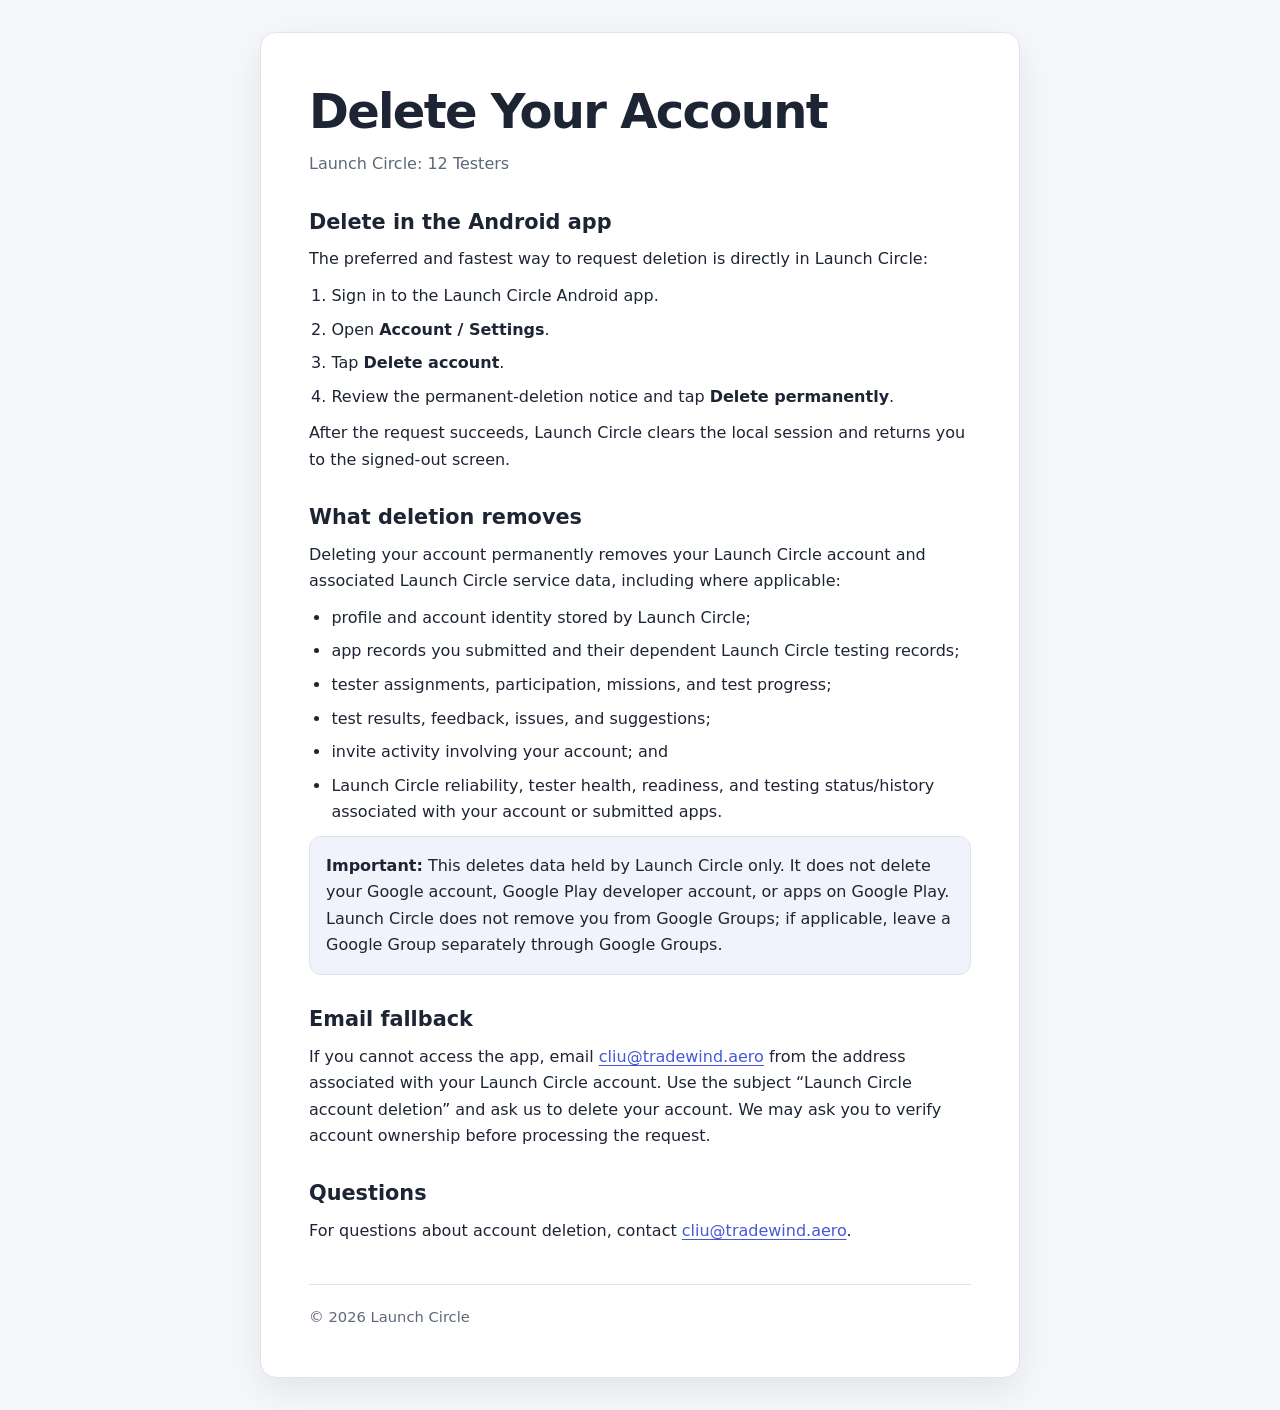
==== delete-account.html @ dfbf96ae "Add account deletion support" ====
<!doctype html><html lang="en"><head><meta charset="utf-8"><meta name="viewport" content="width=device-width,initial-scale=1"><meta name="color-scheme" content="light dark"><meta name="description" content="How to delete a Launch Circle: 12 Testers account and associated data."><title>Delete Your Account | Launch Circle: 12 Testers</title><style>:root{color-scheme:light dark;--bg:#f6f7fb;--card:#fff;--text:#1d2433;--muted:#5f6878;--accent:#4758d6;--border:#dfe3eb}@media(prefers-color-scheme:dark){:root{--bg:#11141b;--card:#1a1f29;--text:#edf0f7;--muted:#b5bdca;--accent:#9da8ff;--border:#343b49}}*{box-sizing:border-box}body{margin:0;background:var(--bg);color:var(--text);font:1rem/1.65 system-ui,-apple-system,BlinkMacSystemFont,"Segoe UI",sans-serif}main{width:min(100% - 2rem,760px);margin:2rem auto;padding:clamp(1.25rem,4vw,3rem);background:var(--card);border:1px solid var(--border);border-radius:1rem;box-shadow:0 12px 36px rgb(0 0 0 / 8%)}h1,h2{line-height:1.25}h1{margin:0 0 .35rem;font-size:clamp(2rem,8vw,3rem);letter-spacing:-.035em}h2{margin:2rem 0 .5rem;font-size:1.3rem}p,ol,ul{margin:.65rem 0}ol,ul{padding-left:1.4rem}li+li{margin-top:.45rem}a{color:var(--accent);text-underline-offset:.18em}.subtitle,footer{color:var(--muted)}.notice{padding:1rem;border:1px solid var(--border);border-radius:.75rem;background:color-mix(in srgb,var(--accent) 8%,var(--card))}footer{margin-top:2.5rem;padding-top:1.25rem;border-top:1px solid var(--border);font-size:.92rem}@media(max-width:520px){main{width:100%;margin:0;min-height:100vh;border:0;border-radius:0;box-shadow:none}}</style></head><body><main><header><h1>Delete Your Account</h1><p class="subtitle">Launch Circle: 12 Testers</p></header><h2>Delete in the Android app</h2><p>The preferred and fastest way to request deletion is directly in Launch Circle:</p><ol><li>Sign in to the Launch Circle Android app.</li><li>Open <strong>Account / Settings</strong>.</li><li>Tap <strong>Delete account</strong>.</li><li>Review the permanent-deletion notice and tap <strong>Delete permanently</strong>.</li></ol><p>After the request succeeds, Launch Circle clears the local session and returns you to the signed-out screen.</p><h2>What deletion removes</h2><p>Deleting your account permanently removes your Launch Circle account and associated Launch Circle service data, including where applicable:</p><ul><li>profile and account identity stored by Launch Circle;</li><li>app records you submitted and their dependent Launch Circle testing records;</li><li>tester assignments, participation, missions, and test progress;</li><li>test results, feedback, issues, and suggestions;</li><li>invite activity involving your account; and</li><li>Launch Circle reliability, tester health, readiness, and testing status/history associated with your account or submitted apps.</li></ul><div class="notice"><strong>Important:</strong> This deletes data held by Launch Circle only. It does not delete your Google account, Google Play developer account, or apps on Google Play. Launch Circle does not remove you from Google Groups; if applicable, leave a Google Group separately through Google Groups.</div><h2>Email fallback</h2><p>If you cannot access the app, email <a href="mailto:cliu@tradewind.aero">cliu@tradewind.aero</a> from the address associated with your Launch Circle account. Use the subject “Launch Circle account deletion” and ask us to delete your account. We may ask you to verify account ownership before processing the request.</p><h2>Questions</h2><p>For questions about account deletion, contact <a href="mailto:cliu@tradewind.aero">cliu@tradewind.aero</a>.</p><footer>© 2026 Launch Circle</footer></main></body></html>
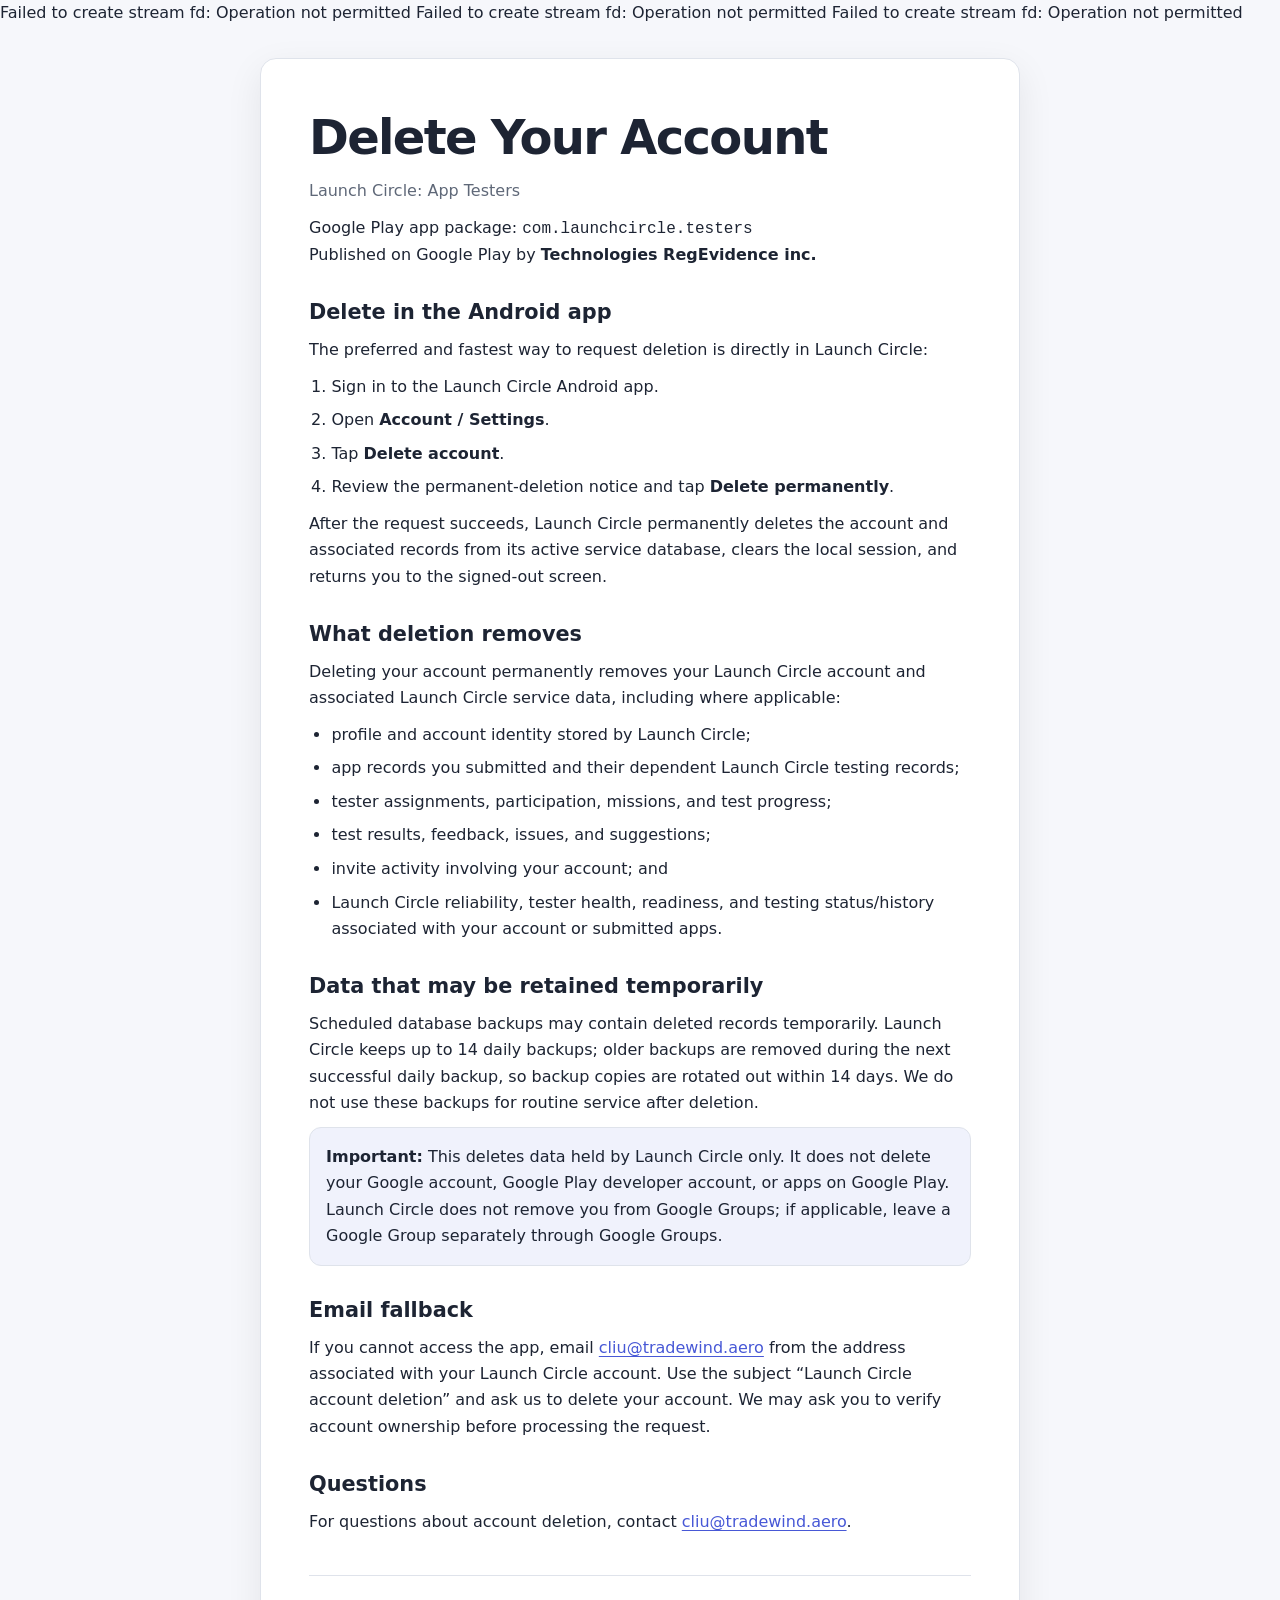
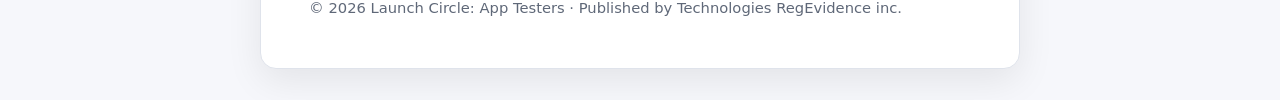
==== commit e62889eb: "Fix Launch Circle account deletion page identity and retention details" ====
--- a/delete-account.html
+++ b/delete-account.html
@@ -1 +1,4 @@
-<!doctype html><html lang="en"><head><meta charset="utf-8"><meta name="viewport" content="width=device-width,initial-scale=1"><meta name="color-scheme" content="light dark"><meta name="description" content="How to delete a Launch Circle: 12 Testers account and associated data."><title>Delete Your Account | Launch Circle: 12 Testers</title><style>:root{color-scheme:light dark;--bg:#f6f7fb;--card:#fff;--text:#1d2433;--muted:#5f6878;--accent:#4758d6;--border:#dfe3eb}@media(prefers-color-scheme:dark){:root{--bg:#11141b;--card:#1a1f29;--text:#edf0f7;--muted:#b5bdca;--accent:#9da8ff;--border:#343b49}}*{box-sizing:border-box}body{margin:0;background:var(--bg);color:var(--text);font:1rem/1.65 system-ui,-apple-system,BlinkMacSystemFont,"Segoe UI",sans-serif}main{width:min(100% - 2rem,760px);margin:2rem auto;padding:clamp(1.25rem,4vw,3rem);background:var(--card);border:1px solid var(--border);border-radius:1rem;box-shadow:0 12px 36px rgb(0 0 0 / 8%)}h1,h2{line-height:1.25}h1{margin:0 0 .35rem;font-size:clamp(2rem,8vw,3rem);letter-spacing:-.035em}h2{margin:2rem 0 .5rem;font-size:1.3rem}p,ol,ul{margin:.65rem 0}ol,ul{padding-left:1.4rem}li+li{margin-top:.45rem}a{color:var(--accent);text-underline-offset:.18em}.subtitle,footer{color:var(--muted)}.notice{padding:1rem;border:1px solid var(--border);border-radius:.75rem;background:color-mix(in srgb,var(--accent) 8%,var(--card))}footer{margin-top:2.5rem;padding-top:1.25rem;border-top:1px solid var(--border);font-size:.92rem}@media(max-width:520px){main{width:100%;margin:0;min-height:100vh;border:0;border-radius:0;box-shadow:none}}</style></head><body><main><header><h1>Delete Your Account</h1><p class="subtitle">Launch Circle: 12 Testers</p></header><h2>Delete in the Android app</h2><p>The preferred and fastest way to request deletion is directly in Launch Circle:</p><ol><li>Sign in to the Launch Circle Android app.</li><li>Open <strong>Account / Settings</strong>.</li><li>Tap <strong>Delete account</strong>.</li><li>Review the permanent-deletion notice and tap <strong>Delete permanently</strong>.</li></ol><p>After the request succeeds, Launch Circle clears the local session and returns you to the signed-out screen.</p><h2>What deletion removes</h2><p>Deleting your account permanently removes your Launch Circle account and associated Launch Circle service data, including where applicable:</p><ul><li>profile and account identity stored by Launch Circle;</li><li>app records you submitted and their dependent Launch Circle testing records;</li><li>tester assignments, participation, missions, and test progress;</li><li>test results, feedback, issues, and suggestions;</li><li>invite activity involving your account; and</li><li>Launch Circle reliability, tester health, readiness, and testing status/history associated with your account or submitted apps.</li></ul><div class="notice"><strong>Important:</strong> This deletes data held by Launch Circle only. It does not delete your Google account, Google Play developer account, or apps on Google Play. Launch Circle does not remove you from Google Groups; if applicable, leave a Google Group separately through Google Groups.</div><h2>Email fallback</h2><p>If you cannot access the app, email <a href="mailto:cliu@tradewind.aero">cliu@tradewind.aero</a> from the address associated with your Launch Circle account. Use the subject “Launch Circle account deletion” and ask us to delete your account. We may ask you to verify account ownership before processing the request.</p><h2>Questions</h2><p>For questions about account deletion, contact <a href="mailto:cliu@tradewind.aero">cliu@tradewind.aero</a>.</p><footer>© 2026 Launch Circle</footer></main></body></html>
+Failed to create stream fd: Operation not permitted
+Failed to create stream fd: Operation not permitted
+Failed to create stream fd: Operation not permitted
+<!doctype html><html lang="en"><head><meta charset="utf-8"><meta name="viewport" content="width=device-width,initial-scale=1"><meta name="color-scheme" content="light dark"><meta name="description" content="How to delete a Launch Circle: App Testers account and associated data."><title>Delete Your Account | Launch Circle: App Testers</title><style>:root{color-scheme:light dark;--bg:#f6f7fb;--card:#fff;--text:#1d2433;--muted:#5f6878;--accent:#4758d6;--border:#dfe3eb}@media(prefers-color-scheme:dark){:root{--bg:#11141b;--card:#1a1f29;--text:#edf0f7;--muted:#b5bdca;--accent:#9da8ff;--border:#343b49}}*{box-sizing:border-box}body{margin:0;background:var(--bg);color:var(--text);font:1rem/1.65 system-ui,-apple-system,BlinkMacSystemFont,"Segoe UI",sans-serif}main{width:min(100% - 2rem,760px);margin:2rem auto;padding:clamp(1.25rem,4vw,3rem);background:var(--card);border:1px solid var(--border);border-radius:1rem;box-shadow:0 12px 36px rgb(0 0 0 / 8%)}h1,h2{line-height:1.25}h1{margin:0 0 .35rem;font-size:clamp(2rem,8vw,3rem);letter-spacing:-.035em}h2{margin:2rem 0 .5rem;font-size:1.3rem}p,ol,ul{margin:.65rem 0}ol,ul{padding-left:1.4rem}li+li{margin-top:.45rem}a{color:var(--accent);text-underline-offset:.18em}.subtitle,footer{color:var(--muted)}.notice{padding:1rem;border:1px solid var(--border);border-radius:.75rem;background:color-mix(in srgb,var(--accent) 8%,var(--card))}footer{margin-top:2.5rem;padding-top:1.25rem;border-top:1px solid var(--border);font-size:.92rem}@media(max-width:520px){main{width:100%;margin:0;min-height:100vh;border:0;border-radius:0;box-shadow:none}}</style></head><body><main><header><h1>Delete Your Account</h1><p class="subtitle">Launch Circle: App Testers</p><p>Google Play app package: <code>com.launchcircle.testers</code><br>Published on Google Play by <strong>Technologies RegEvidence inc.</strong></p></header><h2>Delete in the Android app</h2><p>The preferred and fastest way to request deletion is directly in Launch Circle:</p><ol><li>Sign in to the Launch Circle Android app.</li><li>Open <strong>Account / Settings</strong>.</li><li>Tap <strong>Delete account</strong>.</li><li>Review the permanent-deletion notice and tap <strong>Delete permanently</strong>.</li></ol><p>After the request succeeds, Launch Circle permanently deletes the account and associated records from its active service database, clears the local session, and returns you to the signed-out screen.</p><h2>What deletion removes</h2><p>Deleting your account permanently removes your Launch Circle account and associated Launch Circle service data, including where applicable:</p><ul><li>profile and account identity stored by Launch Circle;</li><li>app records you submitted and their dependent Launch Circle testing records;</li><li>tester assignments, participation, missions, and test progress;</li><li>test results, feedback, issues, and suggestions;</li><li>invite activity involving your account; and</li><li>Launch Circle reliability, tester health, readiness, and testing status/history associated with your account or submitted apps.</li></ul><h2>Data that may be retained temporarily</h2><p>Scheduled database backups may contain deleted records temporarily. Launch Circle keeps up to 14 daily backups; older backups are removed during the next successful daily backup, so backup copies are rotated out within 14 days. We do not use these backups for routine service after deletion.</p><div class="notice"><strong>Important:</strong> This deletes data held by Launch Circle only. It does not delete your Google account, Google Play developer account, or apps on Google Play. Launch Circle does not remove you from Google Groups; if applicable, leave a Google Group separately through Google Groups.</div><h2>Email fallback</h2><p>If you cannot access the app, email <a href="mailto:cliu@tradewind.aero">cliu@tradewind.aero</a> from the address associated with your Launch Circle account. Use the subject “Launch Circle account deletion” and ask us to delete your account. We may ask you to verify account ownership before processing the request.</p><h2>Questions</h2><p>For questions about account deletion, contact <a href="mailto:cliu@tradewind.aero">cliu@tradewind.aero</a>.</p><footer>© 2026 Launch Circle: App Testers · Published by Technologies RegEvidence inc.</footer></main></body></html>
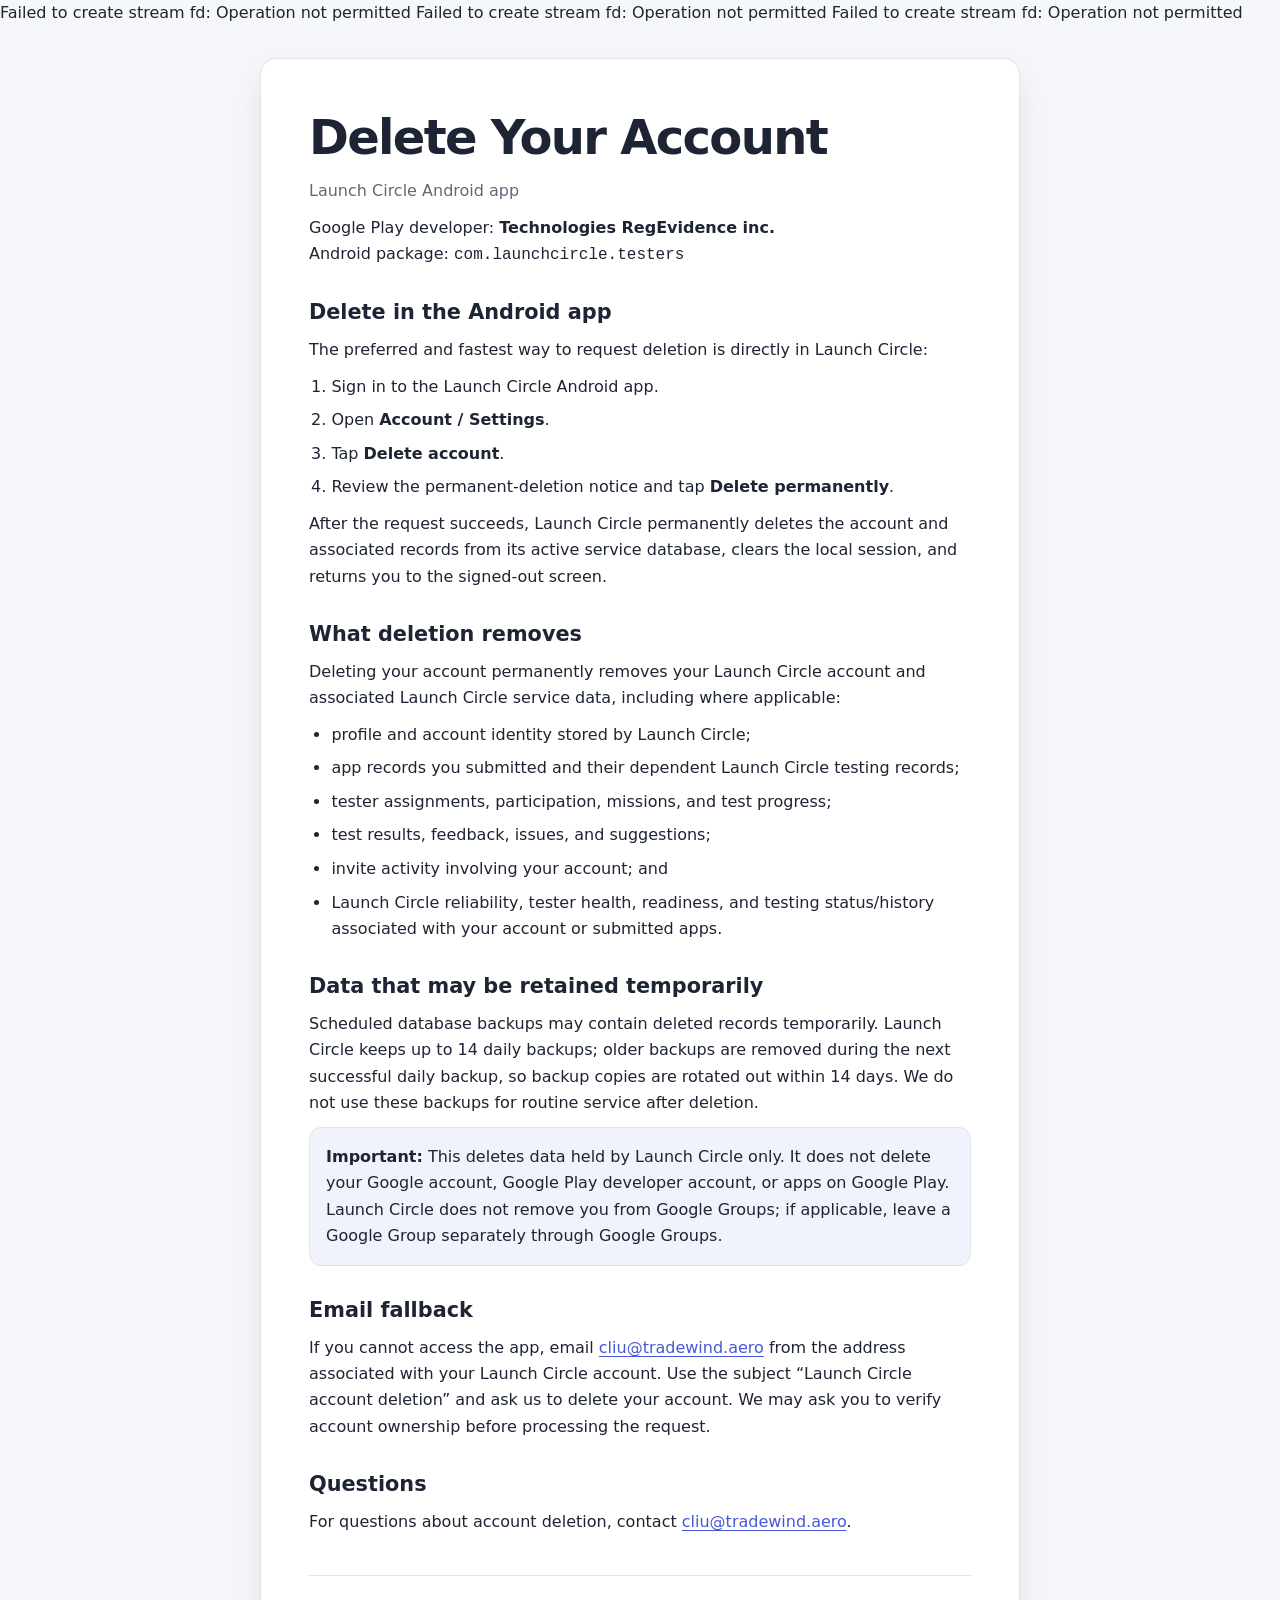
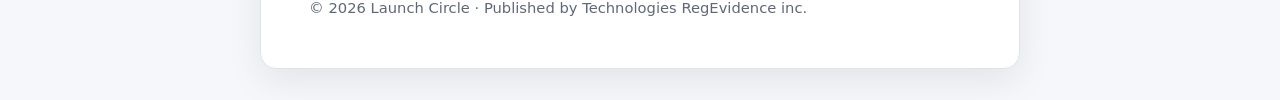
==== commit 405d1e12: "Clarify Launch Circle identity without treating current listing title as new name" ====
--- a/delete-account.html
+++ b/delete-account.html
@@ -1,4 +1,4 @@
 Failed to create stream fd: Operation not permitted
 Failed to create stream fd: Operation not permitted
 Failed to create stream fd: Operation not permitted
-<!doctype html><html lang="en"><head><meta charset="utf-8"><meta name="viewport" content="width=device-width,initial-scale=1"><meta name="color-scheme" content="light dark"><meta name="description" content="How to delete a Launch Circle: App Testers account and associated data."><title>Delete Your Account | Launch Circle: App Testers</title><style>:root{color-scheme:light dark;--bg:#f6f7fb;--card:#fff;--text:#1d2433;--muted:#5f6878;--accent:#4758d6;--border:#dfe3eb}@media(prefers-color-scheme:dark){:root{--bg:#11141b;--card:#1a1f29;--text:#edf0f7;--muted:#b5bdca;--accent:#9da8ff;--border:#343b49}}*{box-sizing:border-box}body{margin:0;background:var(--bg);color:var(--text);font:1rem/1.65 system-ui,-apple-system,BlinkMacSystemFont,"Segoe UI",sans-serif}main{width:min(100% - 2rem,760px);margin:2rem auto;padding:clamp(1.25rem,4vw,3rem);background:var(--card);border:1px solid var(--border);border-radius:1rem;box-shadow:0 12px 36px rgb(0 0 0 / 8%)}h1,h2{line-height:1.25}h1{margin:0 0 .35rem;font-size:clamp(2rem,8vw,3rem);letter-spacing:-.035em}h2{margin:2rem 0 .5rem;font-size:1.3rem}p,ol,ul{margin:.65rem 0}ol,ul{padding-left:1.4rem}li+li{margin-top:.45rem}a{color:var(--accent);text-underline-offset:.18em}.subtitle,footer{color:var(--muted)}.notice{padding:1rem;border:1px solid var(--border);border-radius:.75rem;background:color-mix(in srgb,var(--accent) 8%,var(--card))}footer{margin-top:2.5rem;padding-top:1.25rem;border-top:1px solid var(--border);font-size:.92rem}@media(max-width:520px){main{width:100%;margin:0;min-height:100vh;border:0;border-radius:0;box-shadow:none}}</style></head><body><main><header><h1>Delete Your Account</h1><p class="subtitle">Launch Circle: App Testers</p><p>Google Play app package: <code>com.launchcircle.testers</code><br>Published on Google Play by <strong>Technologies RegEvidence inc.</strong></p></header><h2>Delete in the Android app</h2><p>The preferred and fastest way to request deletion is directly in Launch Circle:</p><ol><li>Sign in to the Launch Circle Android app.</li><li>Open <strong>Account / Settings</strong>.</li><li>Tap <strong>Delete account</strong>.</li><li>Review the permanent-deletion notice and tap <strong>Delete permanently</strong>.</li></ol><p>After the request succeeds, Launch Circle permanently deletes the account and associated records from its active service database, clears the local session, and returns you to the signed-out screen.</p><h2>What deletion removes</h2><p>Deleting your account permanently removes your Launch Circle account and associated Launch Circle service data, including where applicable:</p><ul><li>profile and account identity stored by Launch Circle;</li><li>app records you submitted and their dependent Launch Circle testing records;</li><li>tester assignments, participation, missions, and test progress;</li><li>test results, feedback, issues, and suggestions;</li><li>invite activity involving your account; and</li><li>Launch Circle reliability, tester health, readiness, and testing status/history associated with your account or submitted apps.</li></ul><h2>Data that may be retained temporarily</h2><p>Scheduled database backups may contain deleted records temporarily. Launch Circle keeps up to 14 daily backups; older backups are removed during the next successful daily backup, so backup copies are rotated out within 14 days. We do not use these backups for routine service after deletion.</p><div class="notice"><strong>Important:</strong> This deletes data held by Launch Circle only. It does not delete your Google account, Google Play developer account, or apps on Google Play. Launch Circle does not remove you from Google Groups; if applicable, leave a Google Group separately through Google Groups.</div><h2>Email fallback</h2><p>If you cannot access the app, email <a href="mailto:cliu@tradewind.aero">cliu@tradewind.aero</a> from the address associated with your Launch Circle account. Use the subject “Launch Circle account deletion” and ask us to delete your account. We may ask you to verify account ownership before processing the request.</p><h2>Questions</h2><p>For questions about account deletion, contact <a href="mailto:cliu@tradewind.aero">cliu@tradewind.aero</a>.</p><footer>© 2026 Launch Circle: App Testers · Published by Technologies RegEvidence inc.</footer></main></body></html>
+<!doctype html><html lang="en"><head><meta charset="utf-8"><meta name="viewport" content="width=device-width,initial-scale=1"><meta name="color-scheme" content="light dark"><meta name="description" content="How to delete a Launch Circle account and associated data."><title>Delete Your Account | Launch Circle</title><style>:root{color-scheme:light dark;--bg:#f6f7fb;--card:#fff;--text:#1d2433;--muted:#5f6878;--accent:#4758d6;--border:#dfe3eb}@media(prefers-color-scheme:dark){:root{--bg:#11141b;--card:#1a1f29;--text:#edf0f7;--muted:#b5bdca;--accent:#9da8ff;--border:#343b49}}*{box-sizing:border-box}body{margin:0;background:var(--bg);color:var(--text);font:1rem/1.65 system-ui,-apple-system,BlinkMacSystemFont,"Segoe UI",sans-serif}main{width:min(100% - 2rem,760px);margin:2rem auto;padding:clamp(1.25rem,4vw,3rem);background:var(--card);border:1px solid var(--border);border-radius:1rem;box-shadow:0 12px 36px rgb(0 0 0 / 8%)}h1,h2{line-height:1.25}h1{margin:0 0 .35rem;font-size:clamp(2rem,8vw,3rem);letter-spacing:-.035em}h2{margin:2rem 0 .5rem;font-size:1.3rem}p,ol,ul{margin:.65rem 0}ol,ul{padding-left:1.4rem}li+li{margin-top:.45rem}a{color:var(--accent);text-underline-offset:.18em}.subtitle,footer{color:var(--muted)}.notice{padding:1rem;border:1px solid var(--border);border-radius:.75rem;background:color-mix(in srgb,var(--accent) 8%,var(--card))}footer{margin-top:2.5rem;padding-top:1.25rem;border-top:1px solid var(--border);font-size:.92rem}@media(max-width:520px){main{width:100%;margin:0;min-height:100vh;border:0;border-radius:0;box-shadow:none}}</style></head><body><main><header><h1>Delete Your Account</h1><p class="subtitle">Launch Circle Android app</p><p>Google Play developer: <strong>Technologies RegEvidence inc.</strong><br>Android package: <code>com.launchcircle.testers</code></p></header><h2>Delete in the Android app</h2><p>The preferred and fastest way to request deletion is directly in Launch Circle:</p><ol><li>Sign in to the Launch Circle Android app.</li><li>Open <strong>Account / Settings</strong>.</li><li>Tap <strong>Delete account</strong>.</li><li>Review the permanent-deletion notice and tap <strong>Delete permanently</strong>.</li></ol><p>After the request succeeds, Launch Circle permanently deletes the account and associated records from its active service database, clears the local session, and returns you to the signed-out screen.</p><h2>What deletion removes</h2><p>Deleting your account permanently removes your Launch Circle account and associated Launch Circle service data, including where applicable:</p><ul><li>profile and account identity stored by Launch Circle;</li><li>app records you submitted and their dependent Launch Circle testing records;</li><li>tester assignments, participation, missions, and test progress;</li><li>test results, feedback, issues, and suggestions;</li><li>invite activity involving your account; and</li><li>Launch Circle reliability, tester health, readiness, and testing status/history associated with your account or submitted apps.</li></ul><h2>Data that may be retained temporarily</h2><p>Scheduled database backups may contain deleted records temporarily. Launch Circle keeps up to 14 daily backups; older backups are removed during the next successful daily backup, so backup copies are rotated out within 14 days. We do not use these backups for routine service after deletion.</p><div class="notice"><strong>Important:</strong> This deletes data held by Launch Circle only. It does not delete your Google account, Google Play developer account, or apps on Google Play. Launch Circle does not remove you from Google Groups; if applicable, leave a Google Group separately through Google Groups.</div><h2>Email fallback</h2><p>If you cannot access the app, email <a href="mailto:cliu@tradewind.aero">cliu@tradewind.aero</a> from the address associated with your Launch Circle account. Use the subject “Launch Circle account deletion” and ask us to delete your account. We may ask you to verify account ownership before processing the request.</p><h2>Questions</h2><p>For questions about account deletion, contact <a href="mailto:cliu@tradewind.aero">cliu@tradewind.aero</a>.</p><footer>© 2026 Launch Circle · Published by Technologies RegEvidence inc.</footer></main></body></html>
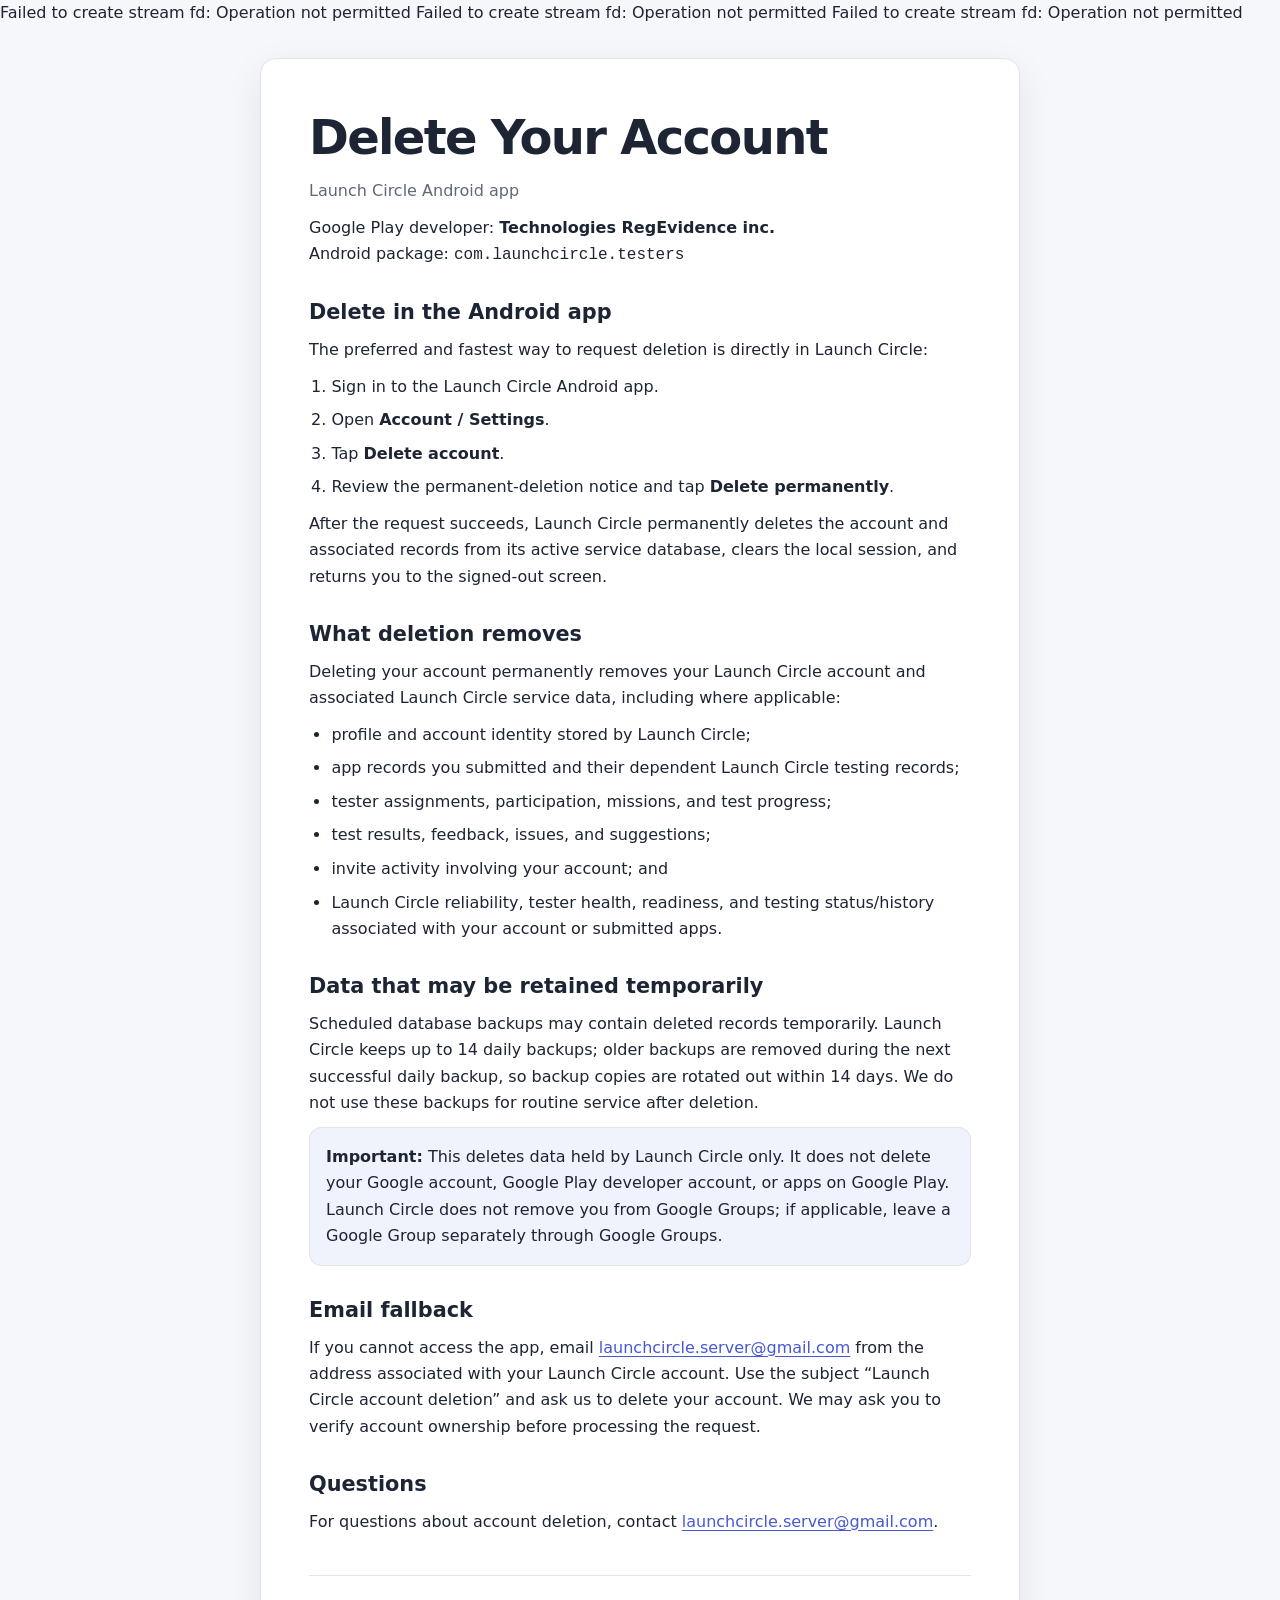
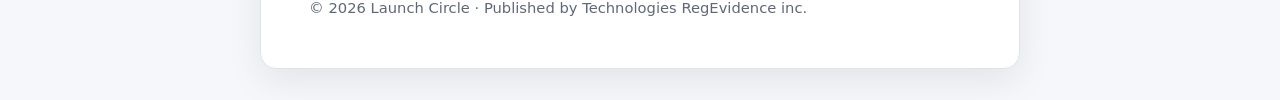
==== commit 31b1fe2d: "Update Launch Circle policy contact email" ====
--- a/delete-account.html
+++ b/delete-account.html
@@ -1,4 +1,4 @@
 Failed to create stream fd: Operation not permitted
 Failed to create stream fd: Operation not permitted
 Failed to create stream fd: Operation not permitted
-<!doctype html><html lang="en"><head><meta charset="utf-8"><meta name="viewport" content="width=device-width,initial-scale=1"><meta name="color-scheme" content="light dark"><meta name="description" content="How to delete a Launch Circle account and associated data."><title>Delete Your Account | Launch Circle</title><style>:root{color-scheme:light dark;--bg:#f6f7fb;--card:#fff;--text:#1d2433;--muted:#5f6878;--accent:#4758d6;--border:#dfe3eb}@media(prefers-color-scheme:dark){:root{--bg:#11141b;--card:#1a1f29;--text:#edf0f7;--muted:#b5bdca;--accent:#9da8ff;--border:#343b49}}*{box-sizing:border-box}body{margin:0;background:var(--bg);color:var(--text);font:1rem/1.65 system-ui,-apple-system,BlinkMacSystemFont,"Segoe UI",sans-serif}main{width:min(100% - 2rem,760px);margin:2rem auto;padding:clamp(1.25rem,4vw,3rem);background:var(--card);border:1px solid var(--border);border-radius:1rem;box-shadow:0 12px 36px rgb(0 0 0 / 8%)}h1,h2{line-height:1.25}h1{margin:0 0 .35rem;font-size:clamp(2rem,8vw,3rem);letter-spacing:-.035em}h2{margin:2rem 0 .5rem;font-size:1.3rem}p,ol,ul{margin:.65rem 0}ol,ul{padding-left:1.4rem}li+li{margin-top:.45rem}a{color:var(--accent);text-underline-offset:.18em}.subtitle,footer{color:var(--muted)}.notice{padding:1rem;border:1px solid var(--border);border-radius:.75rem;background:color-mix(in srgb,var(--accent) 8%,var(--card))}footer{margin-top:2.5rem;padding-top:1.25rem;border-top:1px solid var(--border);font-size:.92rem}@media(max-width:520px){main{width:100%;margin:0;min-height:100vh;border:0;border-radius:0;box-shadow:none}}</style></head><body><main><header><h1>Delete Your Account</h1><p class="subtitle">Launch Circle Android app</p><p>Google Play developer: <strong>Technologies RegEvidence inc.</strong><br>Android package: <code>com.launchcircle.testers</code></p></header><h2>Delete in the Android app</h2><p>The preferred and fastest way to request deletion is directly in Launch Circle:</p><ol><li>Sign in to the Launch Circle Android app.</li><li>Open <strong>Account / Settings</strong>.</li><li>Tap <strong>Delete account</strong>.</li><li>Review the permanent-deletion notice and tap <strong>Delete permanently</strong>.</li></ol><p>After the request succeeds, Launch Circle permanently deletes the account and associated records from its active service database, clears the local session, and returns you to the signed-out screen.</p><h2>What deletion removes</h2><p>Deleting your account permanently removes your Launch Circle account and associated Launch Circle service data, including where applicable:</p><ul><li>profile and account identity stored by Launch Circle;</li><li>app records you submitted and their dependent Launch Circle testing records;</li><li>tester assignments, participation, missions, and test progress;</li><li>test results, feedback, issues, and suggestions;</li><li>invite activity involving your account; and</li><li>Launch Circle reliability, tester health, readiness, and testing status/history associated with your account or submitted apps.</li></ul><h2>Data that may be retained temporarily</h2><p>Scheduled database backups may contain deleted records temporarily. Launch Circle keeps up to 14 daily backups; older backups are removed during the next successful daily backup, so backup copies are rotated out within 14 days. We do not use these backups for routine service after deletion.</p><div class="notice"><strong>Important:</strong> This deletes data held by Launch Circle only. It does not delete your Google account, Google Play developer account, or apps on Google Play. Launch Circle does not remove you from Google Groups; if applicable, leave a Google Group separately through Google Groups.</div><h2>Email fallback</h2><p>If you cannot access the app, email <a href="mailto:cliu@tradewind.aero">cliu@tradewind.aero</a> from the address associated with your Launch Circle account. Use the subject “Launch Circle account deletion” and ask us to delete your account. We may ask you to verify account ownership before processing the request.</p><h2>Questions</h2><p>For questions about account deletion, contact <a href="mailto:cliu@tradewind.aero">cliu@tradewind.aero</a>.</p><footer>© 2026 Launch Circle · Published by Technologies RegEvidence inc.</footer></main></body></html>
+<!doctype html><html lang="en"><head><meta charset="utf-8"><meta name="viewport" content="width=device-width,initial-scale=1"><meta name="color-scheme" content="light dark"><meta name="description" content="How to delete a Launch Circle account and associated data."><title>Delete Your Account | Launch Circle</title><style>:root{color-scheme:light dark;--bg:#f6f7fb;--card:#fff;--text:#1d2433;--muted:#5f6878;--accent:#4758d6;--border:#dfe3eb}@media(prefers-color-scheme:dark){:root{--bg:#11141b;--card:#1a1f29;--text:#edf0f7;--muted:#b5bdca;--accent:#9da8ff;--border:#343b49}}*{box-sizing:border-box}body{margin:0;background:var(--bg);color:var(--text);font:1rem/1.65 system-ui,-apple-system,BlinkMacSystemFont,"Segoe UI",sans-serif}main{width:min(100% - 2rem,760px);margin:2rem auto;padding:clamp(1.25rem,4vw,3rem);background:var(--card);border:1px solid var(--border);border-radius:1rem;box-shadow:0 12px 36px rgb(0 0 0 / 8%)}h1,h2{line-height:1.25}h1{margin:0 0 .35rem;font-size:clamp(2rem,8vw,3rem);letter-spacing:-.035em}h2{margin:2rem 0 .5rem;font-size:1.3rem}p,ol,ul{margin:.65rem 0}ol,ul{padding-left:1.4rem}li+li{margin-top:.45rem}a{color:var(--accent);text-underline-offset:.18em}.subtitle,footer{color:var(--muted)}.notice{padding:1rem;border:1px solid var(--border);border-radius:.75rem;background:color-mix(in srgb,var(--accent) 8%,var(--card))}footer{margin-top:2.5rem;padding-top:1.25rem;border-top:1px solid var(--border);font-size:.92rem}@media(max-width:520px){main{width:100%;margin:0;min-height:100vh;border:0;border-radius:0;box-shadow:none}}</style></head><body><main><header><h1>Delete Your Account</h1><p class="subtitle">Launch Circle Android app</p><p>Google Play developer: <strong>Technologies RegEvidence inc.</strong><br>Android package: <code>com.launchcircle.testers</code></p></header><h2>Delete in the Android app</h2><p>The preferred and fastest way to request deletion is directly in Launch Circle:</p><ol><li>Sign in to the Launch Circle Android app.</li><li>Open <strong>Account / Settings</strong>.</li><li>Tap <strong>Delete account</strong>.</li><li>Review the permanent-deletion notice and tap <strong>Delete permanently</strong>.</li></ol><p>After the request succeeds, Launch Circle permanently deletes the account and associated records from its active service database, clears the local session, and returns you to the signed-out screen.</p><h2>What deletion removes</h2><p>Deleting your account permanently removes your Launch Circle account and associated Launch Circle service data, including where applicable:</p><ul><li>profile and account identity stored by Launch Circle;</li><li>app records you submitted and their dependent Launch Circle testing records;</li><li>tester assignments, participation, missions, and test progress;</li><li>test results, feedback, issues, and suggestions;</li><li>invite activity involving your account; and</li><li>Launch Circle reliability, tester health, readiness, and testing status/history associated with your account or submitted apps.</li></ul><h2>Data that may be retained temporarily</h2><p>Scheduled database backups may contain deleted records temporarily. Launch Circle keeps up to 14 daily backups; older backups are removed during the next successful daily backup, so backup copies are rotated out within 14 days. We do not use these backups for routine service after deletion.</p><div class="notice"><strong>Important:</strong> This deletes data held by Launch Circle only. It does not delete your Google account, Google Play developer account, or apps on Google Play. Launch Circle does not remove you from Google Groups; if applicable, leave a Google Group separately through Google Groups.</div><h2>Email fallback</h2><p>If you cannot access the app, email <a href="mailto:launchcircle.server@gmail.com">launchcircle.server@gmail.com</a> from the address associated with your Launch Circle account. Use the subject “Launch Circle account deletion” and ask us to delete your account. We may ask you to verify account ownership before processing the request.</p><h2>Questions</h2><p>For questions about account deletion, contact <a href="mailto:launchcircle.server@gmail.com">launchcircle.server@gmail.com</a>.</p><footer>© 2026 Launch Circle · Published by Technologies RegEvidence inc.</footer></main></body></html>
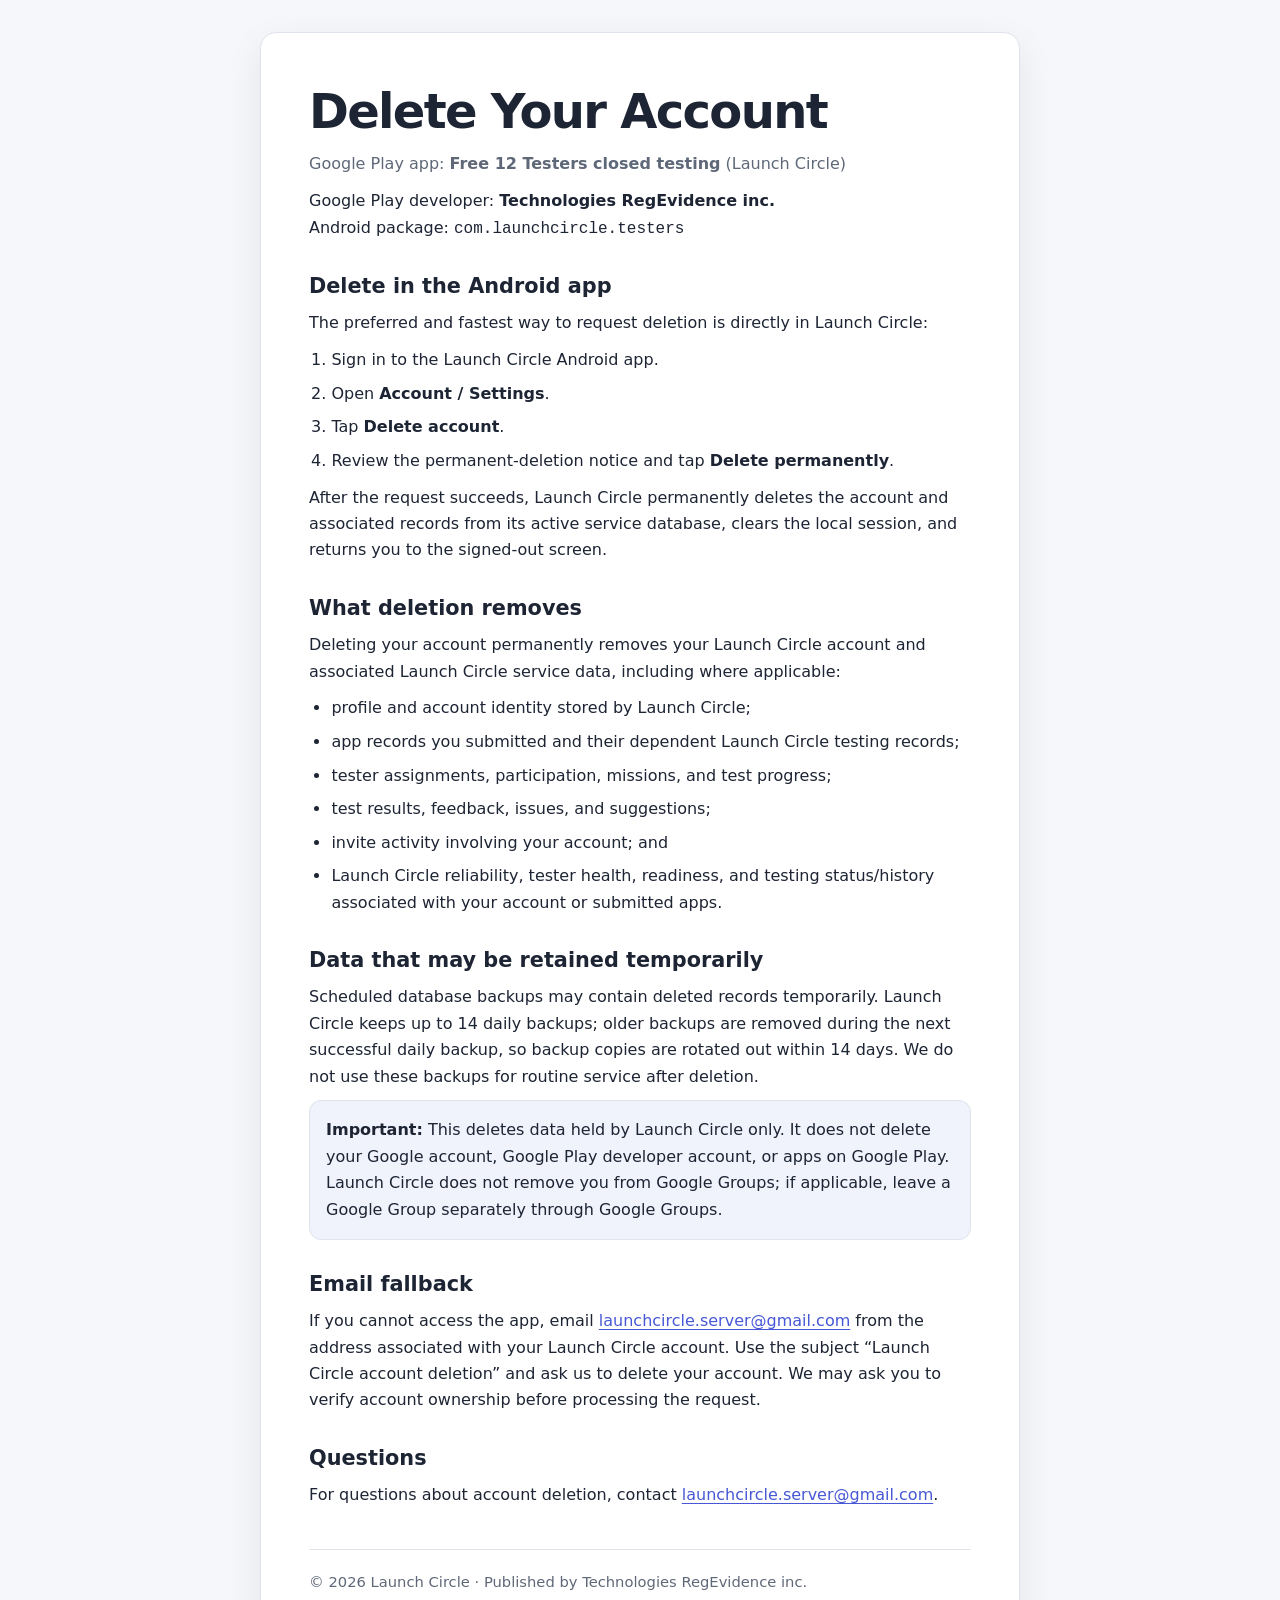
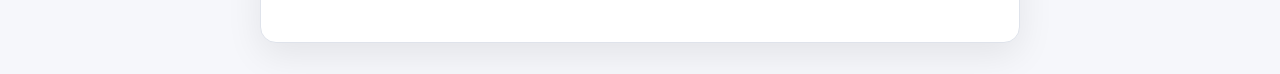
==== commit a741bfbc: "Clarify account deletion page app listing identity" ====
--- a/delete-account.html
+++ b/delete-account.html
@@ -1,4 +1 @@
-Failed to create stream fd: Operation not permitted
-Failed to create stream fd: Operation not permitted
-Failed to create stream fd: Operation not permitted
-<!doctype html><html lang="en"><head><meta charset="utf-8"><meta name="viewport" content="width=device-width,initial-scale=1"><meta name="color-scheme" content="light dark"><meta name="description" content="How to delete a Launch Circle account and associated data."><title>Delete Your Account | Launch Circle</title><style>:root{color-scheme:light dark;--bg:#f6f7fb;--card:#fff;--text:#1d2433;--muted:#5f6878;--accent:#4758d6;--border:#dfe3eb}@media(prefers-color-scheme:dark){:root{--bg:#11141b;--card:#1a1f29;--text:#edf0f7;--muted:#b5bdca;--accent:#9da8ff;--border:#343b49}}*{box-sizing:border-box}body{margin:0;background:var(--bg);color:var(--text);font:1rem/1.65 system-ui,-apple-system,BlinkMacSystemFont,"Segoe UI",sans-serif}main{width:min(100% - 2rem,760px);margin:2rem auto;padding:clamp(1.25rem,4vw,3rem);background:var(--card);border:1px solid var(--border);border-radius:1rem;box-shadow:0 12px 36px rgb(0 0 0 / 8%)}h1,h2{line-height:1.25}h1{margin:0 0 .35rem;font-size:clamp(2rem,8vw,3rem);letter-spacing:-.035em}h2{margin:2rem 0 .5rem;font-size:1.3rem}p,ol,ul{margin:.65rem 0}ol,ul{padding-left:1.4rem}li+li{margin-top:.45rem}a{color:var(--accent);text-underline-offset:.18em}.subtitle,footer{color:var(--muted)}.notice{padding:1rem;border:1px solid var(--border);border-radius:.75rem;background:color-mix(in srgb,var(--accent) 8%,var(--card))}footer{margin-top:2.5rem;padding-top:1.25rem;border-top:1px solid var(--border);font-size:.92rem}@media(max-width:520px){main{width:100%;margin:0;min-height:100vh;border:0;border-radius:0;box-shadow:none}}</style></head><body><main><header><h1>Delete Your Account</h1><p class="subtitle">Launch Circle Android app</p><p>Google Play developer: <strong>Technologies RegEvidence inc.</strong><br>Android package: <code>com.launchcircle.testers</code></p></header><h2>Delete in the Android app</h2><p>The preferred and fastest way to request deletion is directly in Launch Circle:</p><ol><li>Sign in to the Launch Circle Android app.</li><li>Open <strong>Account / Settings</strong>.</li><li>Tap <strong>Delete account</strong>.</li><li>Review the permanent-deletion notice and tap <strong>Delete permanently</strong>.</li></ol><p>After the request succeeds, Launch Circle permanently deletes the account and associated records from its active service database, clears the local session, and returns you to the signed-out screen.</p><h2>What deletion removes</h2><p>Deleting your account permanently removes your Launch Circle account and associated Launch Circle service data, including where applicable:</p><ul><li>profile and account identity stored by Launch Circle;</li><li>app records you submitted and their dependent Launch Circle testing records;</li><li>tester assignments, participation, missions, and test progress;</li><li>test results, feedback, issues, and suggestions;</li><li>invite activity involving your account; and</li><li>Launch Circle reliability, tester health, readiness, and testing status/history associated with your account or submitted apps.</li></ul><h2>Data that may be retained temporarily</h2><p>Scheduled database backups may contain deleted records temporarily. Launch Circle keeps up to 14 daily backups; older backups are removed during the next successful daily backup, so backup copies are rotated out within 14 days. We do not use these backups for routine service after deletion.</p><div class="notice"><strong>Important:</strong> This deletes data held by Launch Circle only. It does not delete your Google account, Google Play developer account, or apps on Google Play. Launch Circle does not remove you from Google Groups; if applicable, leave a Google Group separately through Google Groups.</div><h2>Email fallback</h2><p>If you cannot access the app, email <a href="mailto:launchcircle.server@gmail.com">launchcircle.server@gmail.com</a> from the address associated with your Launch Circle account. Use the subject “Launch Circle account deletion” and ask us to delete your account. We may ask you to verify account ownership before processing the request.</p><h2>Questions</h2><p>For questions about account deletion, contact <a href="mailto:launchcircle.server@gmail.com">launchcircle.server@gmail.com</a>.</p><footer>© 2026 Launch Circle · Published by Technologies RegEvidence inc.</footer></main></body></html>
+<!doctype html><html lang="en"><head><meta charset="utf-8"><meta name="viewport" content="width=device-width,initial-scale=1"><meta name="color-scheme" content="light dark"><meta name="description" content="Account deletion instructions for Free 12 Testers closed testing (Launch Circle), published by Technologies RegEvidence inc."><title>Delete Your Account | Free 12 Testers closed testing (Launch Circle)</title><style>:root{color-scheme:light dark;--bg:#f6f7fb;--card:#fff;--text:#1d2433;--muted:#5f6878;--accent:#4758d6;--border:#dfe3eb}@media(prefers-color-scheme:dark){:root{--bg:#11141b;--card:#1a1f29;--text:#edf0f7;--muted:#b5bdca;--accent:#9da8ff;--border:#343b49}}*{box-sizing:border-box}body{margin:0;background:var(--bg);color:var(--text);font:1rem/1.65 system-ui,-apple-system,BlinkMacSystemFont,"Segoe UI",sans-serif}main{width:min(100% - 2rem,760px);margin:2rem auto;padding:clamp(1.25rem,4vw,3rem);background:var(--card);border:1px solid var(--border);border-radius:1rem;box-shadow:0 12px 36px rgb(0 0 0 / 8%)}h1,h2{line-height:1.25}h1{margin:0 0 .35rem;font-size:clamp(2rem,8vw,3rem);letter-spacing:-.035em}h2{margin:2rem 0 .5rem;font-size:1.3rem}p,ol,ul{margin:.65rem 0}ol,ul{padding-left:1.4rem}li+li{margin-top:.45rem}a{color:var(--accent);text-underline-offset:.18em}.subtitle,footer{color:var(--muted)}.notice{padding:1rem;border:1px solid var(--border);border-radius:.75rem;background:color-mix(in srgb,var(--accent) 8%,var(--card))}footer{margin-top:2.5rem;padding-top:1.25rem;border-top:1px solid var(--border);font-size:.92rem}@media(max-width:520px){main{width:100%;margin:0;min-height:100vh;border:0;border-radius:0;box-shadow:none}}</style></head><body><main><header><h1>Delete Your Account</h1><p class="subtitle">Google Play app: <strong>Free 12 Testers closed testing</strong> (Launch Circle)</p><p>Google Play developer: <strong>Technologies RegEvidence inc.</strong><br>Android package: <code>com.launchcircle.testers</code></p></header><h2>Delete in the Android app</h2><p>The preferred and fastest way to request deletion is directly in Launch Circle:</p><ol><li>Sign in to the Launch Circle Android app.</li><li>Open <strong>Account / Settings</strong>.</li><li>Tap <strong>Delete account</strong>.</li><li>Review the permanent-deletion notice and tap <strong>Delete permanently</strong>.</li></ol><p>After the request succeeds, Launch Circle permanently deletes the account and associated records from its active service database, clears the local session, and returns you to the signed-out screen.</p><h2>What deletion removes</h2><p>Deleting your account permanently removes your Launch Circle account and associated Launch Circle service data, including where applicable:</p><ul><li>profile and account identity stored by Launch Circle;</li><li>app records you submitted and their dependent Launch Circle testing records;</li><li>tester assignments, participation, missions, and test progress;</li><li>test results, feedback, issues, and suggestions;</li><li>invite activity involving your account; and</li><li>Launch Circle reliability, tester health, readiness, and testing status/history associated with your account or submitted apps.</li></ul><h2>Data that may be retained temporarily</h2><p>Scheduled database backups may contain deleted records temporarily. Launch Circle keeps up to 14 daily backups; older backups are removed during the next successful daily backup, so backup copies are rotated out within 14 days. We do not use these backups for routine service after deletion.</p><div class="notice"><strong>Important:</strong> This deletes data held by Launch Circle only. It does not delete your Google account, Google Play developer account, or apps on Google Play. Launch Circle does not remove you from Google Groups; if applicable, leave a Google Group separately through Google Groups.</div><h2>Email fallback</h2><p>If you cannot access the app, email <a href="mailto:launchcircle.server@gmail.com">launchcircle.server@gmail.com</a> from the address associated with your Launch Circle account. Use the subject “Launch Circle account deletion” and ask us to delete your account. We may ask you to verify account ownership before processing the request.</p><h2>Questions</h2><p>For questions about account deletion, contact <a href="mailto:launchcircle.server@gmail.com">launchcircle.server@gmail.com</a>.</p><footer>© 2026 Launch Circle · Published by Technologies RegEvidence inc.</footer></main></body></html>
